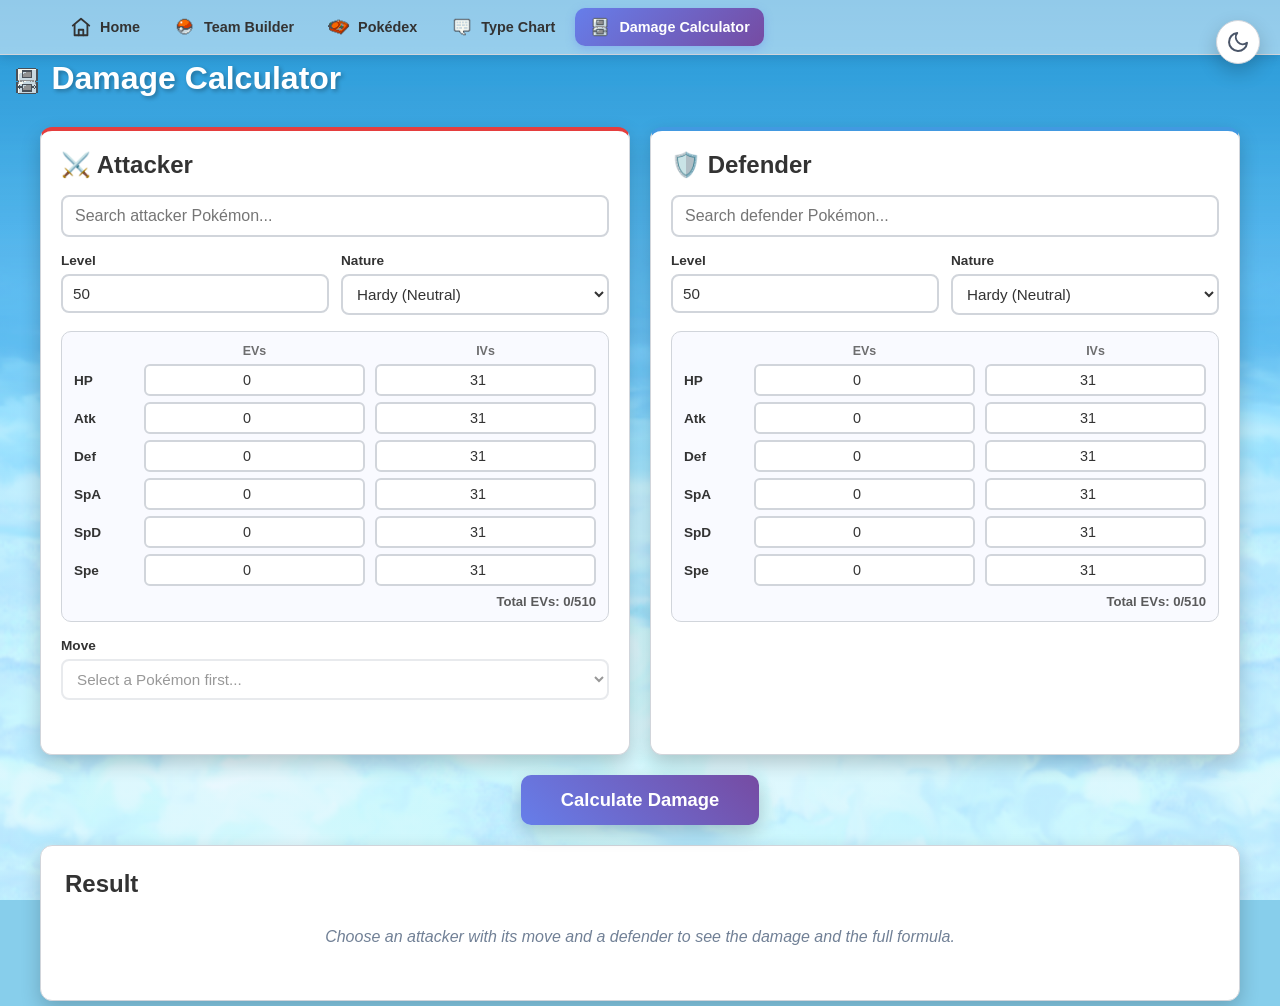
==== pages/damage-calculator.html @ 104005f9 "initial version" ====
<!DOCTYPE html>
<html lang="en">
<head>
    <meta charset="UTF-8">
    <meta name="viewport" content="width=device-width, initial-scale=1.0">
    <title>Damage Calculator - Pokémon Tools</title>
    <link rel="icon" type="image/png" href="../assets/images/Battle/icon_ball.png">
    <link rel="stylesheet" href="../css/main.css">
    <link rel="stylesheet" href="../css/components/damage-calculator.css">
</head>
<body>
    <div class="night-stars" id="night-stars"></div>
    <button class="theme-toggle" onclick="toggleTheme()" title="Cambiar tema" aria-label="Cambiar tema">
        <svg class="theme-icon icon-moon" viewBox="0 0 24 24" fill="none" stroke="currentColor" stroke-width="2" stroke-linecap="round" stroke-linejoin="round"><path d="M21 12.79A9 9 0 1 1 11.21 3 7 7 0 0 0 21 12.79z"/></svg>
        <svg class="theme-icon icon-sun" viewBox="0 0 24 24" fill="none" stroke="currentColor" stroke-width="2" stroke-linecap="round" stroke-linejoin="round"><circle cx="12" cy="12" r="4"/><path d="M12 2v2M12 20v2M4.93 4.93l1.41 1.41M17.66 17.66l1.41 1.41M2 12h2M20 12h2M6.34 17.66l-1.41 1.41M19.07 4.93l-1.41 1.41"/></svg>
    </button>

    <div class="container">
        <div class="header">
            <h1><img src="../assets/images/Icons/menuPokegear.png" alt="" class="page-icon">Damage Calculator</h1>
        </div>

        <div class="dc-layout">
            <!-- ATTACKER -->
            <section class="dc-panel dc-attacker">
                <h2>⚔️ Attacker</h2>

                <div class="dc-search-wrap">
                    <input type="text" id="attacker-search" class="dc-search" placeholder="Search attacker Pokémon..." autocomplete="off">
                    <div id="attacker-dropdown" class="dc-autocomplete-dropdown"></div>
                </div>

                <div id="attacker-header" class="dc-poke-header"></div>
                <div id="attacker-realstats" class="dc-realstats"></div>

                <div class="dc-params-top">
                    <div class="dc-param">
                        <label>Level</label>
                        <input type="number" id="attacker-level" min="1" max="100" value="50">
                    </div>
                    <div class="dc-param">
                        <label>Nature</label>
                        <select id="attacker-nature"></select>
                    </div>
                </div>

                <div class="dc-evtable" data-side="attacker">
                    <div class="dc-evtable-head">
                        <span></span><span>EVs</span><span>IVs</span>
                    </div>
                    <div class="dc-evtable-row"><label>HP</label><input type="number" id="attacker-ev-hp" class="dc-ev" min="0" max="252" step="4" value="0"><input type="number" id="attacker-iv-hp" class="dc-iv" min="0" max="31" value="31"></div>
                    <div class="dc-evtable-row"><label>Atk</label><input type="number" id="attacker-ev-attack" class="dc-ev" min="0" max="252" step="4" value="0"><input type="number" id="attacker-iv-attack" class="dc-iv" min="0" max="31" value="31"></div>
                    <div class="dc-evtable-row"><label>Def</label><input type="number" id="attacker-ev-defense" class="dc-ev" min="0" max="252" step="4" value="0"><input type="number" id="attacker-iv-defense" class="dc-iv" min="0" max="31" value="31"></div>
                    <div class="dc-evtable-row"><label>SpA</label><input type="number" id="attacker-ev-spAttack" class="dc-ev" min="0" max="252" step="4" value="0"><input type="number" id="attacker-iv-spAttack" class="dc-iv" min="0" max="31" value="31"></div>
                    <div class="dc-evtable-row"><label>SpD</label><input type="number" id="attacker-ev-spDefense" class="dc-ev" min="0" max="252" step="4" value="0"><input type="number" id="attacker-iv-spDefense" class="dc-iv" min="0" max="31" value="31"></div>
                    <div class="dc-evtable-row"><label>Spe</label><input type="number" id="attacker-ev-speed" class="dc-ev" min="0" max="252" step="4" value="0"><input type="number" id="attacker-iv-speed" class="dc-iv" min="0" max="31" value="31"></div>
                    <div class="dc-ev-total" id="attacker-ev-total">Total EVs: 0/510</div>
                </div>

                <div class="dc-move-select">
                    <label>Move</label>
                    <select id="attacker-move" disabled>
                        <option value="">Select a Pokémon first...</option>
                    </select>
                    <div id="attacker-move-info" class="dc-move-info"></div>
                </div>
            </section>

            <!-- DEFENDER -->
            <section class="dc-panel dc-defender">
                <h2>🛡️ Defender</h2>

                <div class="dc-search-wrap">
                    <input type="text" id="defender-search" class="dc-search" placeholder="Search defender Pokémon..." autocomplete="off">
                    <div id="defender-dropdown" class="dc-autocomplete-dropdown"></div>
                </div>

                <div id="defender-header" class="dc-poke-header"></div>
                <div id="defender-realstats" class="dc-realstats"></div>

                <div class="dc-params-top">
                    <div class="dc-param">
                        <label>Level</label>
                        <input type="number" id="defender-level" min="1" max="100" value="50">
                    </div>
                    <div class="dc-param">
                        <label>Nature</label>
                        <select id="defender-nature"></select>
                    </div>
                </div>

                <div class="dc-evtable" data-side="defender">
                    <div class="dc-evtable-head">
                        <span></span><span>EVs</span><span>IVs</span>
                    </div>
                    <div class="dc-evtable-row"><label>HP</label><input type="number" id="defender-ev-hp" class="dc-ev" min="0" max="252" step="4" value="0"><input type="number" id="defender-iv-hp" class="dc-iv" min="0" max="31" value="31"></div>
                    <div class="dc-evtable-row"><label>Atk</label><input type="number" id="defender-ev-attack" class="dc-ev" min="0" max="252" step="4" value="0"><input type="number" id="defender-iv-attack" class="dc-iv" min="0" max="31" value="31"></div>
                    <div class="dc-evtable-row"><label>Def</label><input type="number" id="defender-ev-defense" class="dc-ev" min="0" max="252" step="4" value="0"><input type="number" id="defender-iv-defense" class="dc-iv" min="0" max="31" value="31"></div>
                    <div class="dc-evtable-row"><label>SpA</label><input type="number" id="defender-ev-spAttack" class="dc-ev" min="0" max="252" step="4" value="0"><input type="number" id="defender-iv-spAttack" class="dc-iv" min="0" max="31" value="31"></div>
                    <div class="dc-evtable-row"><label>SpD</label><input type="number" id="defender-ev-spDefense" class="dc-ev" min="0" max="252" step="4" value="0"><input type="number" id="defender-iv-spDefense" class="dc-iv" min="0" max="31" value="31"></div>
                    <div class="dc-evtable-row"><label>Spe</label><input type="number" id="defender-ev-speed" class="dc-ev" min="0" max="252" step="4" value="0"><input type="number" id="defender-iv-speed" class="dc-iv" min="0" max="31" value="31"></div>
                    <div class="dc-ev-total" id="defender-ev-total">Total EVs: 0/510</div>
                </div>
            </section>
        </div>

        <div class="dc-action">
            <button id="calculate-btn" class="dc-calc-btn">Calculate Damage</button>
        </div>

        <!-- RESULT -->
        <section class="dc-result-panel">
            <h2>Result</h2>
            <div id="result">
                <div class="dc-result-placeholder">Choose an attacker with its move and a defender to see the damage and the full formula.</div>
            </div>
        </section>
    </div>

    <script src="../js/components/damage-calculator.js"></script>
    <script>
        // Populate the nature selectors
        const NATURES = [
            ['hardy', 'Hardy (Neutral)'], ['lonely', 'Lonely (+Atk, -Def)'], ['brave', 'Brave (+Atk, -Spe)'],
            ['adamant', 'Adamant (+Atk, -SpA)'], ['naughty', 'Naughty (+Atk, -SpD)'], ['bold', 'Bold (+Def, -Atk)'],
            ['docile', 'Docile (Neutral)'], ['relaxed', 'Relaxed (+Def, -Spe)'], ['impish', 'Impish (+Def, -SpA)'],
            ['lax', 'Lax (+Def, -SpD)'], ['timid', 'Timid (+Spe, -Atk)'], ['hasty', 'Hasty (+Spe, -Def)'],
            ['serious', 'Serious (Neutral)'], ['jolly', 'Jolly (+Spe, -SpA)'], ['naive', 'Naive (+Spe, -SpD)'],
            ['modest', 'Modest (+SpA, -Atk)'], ['mild', 'Mild (+SpA, -Def)'], ['quiet', 'Quiet (+SpA, -Spe)'],
            ['bashful', 'Bashful (Neutral)'], ['rash', 'Rash (+SpA, -SpD)'], ['calm', 'Calm (+SpD, -Atk)'],
            ['gentle', 'Gentle (+SpD, -Def)'], ['sassy', 'Sassy (+SpD, -Spe)'], ['careful', 'Careful (+SpD, -SpA)'],
            ['quirky', 'Quirky (Neutral)']
        ];
        ['attacker-nature', 'defender-nature'].forEach(id => {
            const select = document.getElementById(id);
            select.innerHTML = NATURES.map(([v, l]) => `<option value="${v}">${l}</option>`).join('');
        });

    </script>
    <script src="../js/nav.js"></script>
    <script src="../js/theme.js"></script>
</body>
</html>
---- css/main.css ----
/* Variables CSS para temas */
:root {
    --bg-gradient: linear-gradient(135deg, #667eea 0%, #764ba2 100%);
    --text-primary: #333;
    --text-white: white;
    --bg-white: white;
    --border-color: #d1d5db;
    --shadow: 0 8px 20px rgba(0,0,0,0.2);
}

[data-theme="dark"] {
    --bg-gradient: linear-gradient(135deg, #1a202c 0%, #2d3748 100%);
    --text-primary: #f7fafc;
    --text-white: #f7fafc;
    --bg-white: #2d3748;
    --border-color: #4a5568;
    --shadow: 0 8px 20px rgba(0,0,0,0.4);
}

/* Barra de navegación compartida entre secciones */
.app-nav {
    position: sticky;
    top: 0;
    z-index: 900;
    width: 100%;
    background: color-mix(in srgb, var(--bg-white) 50%, transparent);
    border-bottom: 1px solid var(--border-color);
    box-shadow: 0 2px 10px rgba(0, 0, 0, 0.12);
}

.app-nav-inner {
    max-width: 1200px;
    margin: 0 auto;
    display: flex;
    flex-wrap: wrap;
    align-items: center;
    gap: 6px;
    padding: 8px 64px 8px 16px; /* espacio a la derecha para el botón de tema */
}

.app-nav-link {
    display: inline-flex;
    align-items: center;
    gap: 8px;
    padding: 8px 14px;
    border-radius: 10px;
    text-decoration: none;
    color: var(--text-primary);
    font-weight: 600;
    font-size: 0.9em;
    transition: background 0.15s ease, transform 0.15s ease;
    white-space: nowrap;
}

.app-nav-link:hover {
    background: rgba(102, 126, 234, 0.12);
    transform: translateY(-1px);
}

.app-nav-link.active {
    background: var(--bg-gradient);
    color: #fff;
    box-shadow: 0 3px 10px rgba(102, 126, 234, 0.35);
}

.app-nav-icon {
    width: 22px;
    height: 22px;
    object-fit: contain;
}

@media (max-width: 640px) {
    .app-nav-link span { display: none; }
    .app-nav-inner { justify-content: center; padding-right: 56px; }
}

/* Botón de cambio de tema: icono minimalista (luna en claro, sol en oscuro) */
.theme-toggle {
    position: fixed;
    top: 20px;
    right: 20px;
    z-index: 1000;
    width: 44px;
    height: 44px;
    background: var(--bg-white);
    border: 1px solid var(--border-color);
    border-radius: 50%;
    cursor: pointer;
    display: flex;
    align-items: center;
    justify-content: center;
    color: var(--text-primary);
    transition: transform 0.25s ease, box-shadow 0.25s ease, background 0.3s ease;
    box-shadow: var(--shadow);
}

.theme-toggle:hover {
    transform: translateY(-2px) rotate(-15deg);
    box-shadow: 0 10px 24px rgba(0, 0, 0, 0.28);
}

/* Los iconos SVG luna/sol viven dentro del botón; se alternan por tema. */
.theme-toggle .theme-icon {
    width: 24px;
    height: 24px;
    display: none;
}

/* Tema claro -> mostrar luna (indica que al pulsar pasas a oscuro). */
.theme-toggle .icon-moon {
    display: block;
    color: #4a5568;
}

/* Tema oscuro -> mostrar sol. */
[data-theme="dark"] .theme-toggle .icon-moon {
    display: none;
}

[data-theme="dark"] .theme-toggle .icon-sun {
    display: block;
    color: #f6d365;
}

/* Ocultar restos del switch antiguo si quedara markup viejo en caché. */
.theme-toggle-switch,
.theme-toggle > span {
    display: none !important;
}

/* ===== Fondos día / noche ===== */
body {
    position: relative;
    background-color: #87CEEB;
    background-image:
        linear-gradient(rgba(135, 206, 250, 0.15), rgba(135, 206, 250, 0.15)),
        url('../assets/images/Panoramas/cielo.png');
    background-size: cover;
    background-position: center;
    background-attachment: fixed;
    transition: background-image 0.4s ease;
}

body[data-theme="dark"] {
    background-image:
        linear-gradient(rgba(10, 14, 30, 0.55), rgba(10, 14, 30, 0.55)),
        url('../assets/images/Panoramas/cieloNocturno.png');
}

/* Capa de estrellas: solo visible en modo oscuro (noche). */
.night-stars {
    position: fixed;
    inset: 0;
    pointer-events: none;
    z-index: 0;
    opacity: 0;
    transition: opacity 0.6s ease;
}

body[data-theme="dark"] .night-stars {
    opacity: 1;
}

.night-stars .star {
    position: absolute;
    background: #fff;
    border-radius: 50%;
    animation: star-twinkle var(--twinkle-dur, 3s) ease-in-out infinite;
    opacity: 0.85;
}

@keyframes star-twinkle {
    0%, 100% { opacity: 0.15; transform: scale(0.8); }
    50%      { opacity: 1;    transform: scale(1.15); }
}

/* El contenido de la app debe quedar por encima del fondo/estrellas. */
.container,
.header,
.teams-container,
.sidebar-menu,
.team-navigator {
    position: relative;
    z-index: 1;
}

[data-theme="dark"] .nature-badge,
[data-theme="dark"] .ability-badge,
[data-theme="dark"] .item-badge {
    color: #000 !important;
}

[data-theme="dark"] .pokemon-display {
    color: var(--text-primary);
}

.pokemon-display[draggable="true"] {
    cursor: grab;
}

.pokemon-display[draggable="true"]:active {
    cursor: grabbing;
}

.pokemon-display.drag-over {
    border-color: #667eea;
    background-color: rgba(102, 126, 234, 0.1);
}

/* Estilos base */
* {
    margin: 0;
    padding: 0;
    box-sizing: border-box;
}

body {
    font-family: 'Segoe UI', Tahoma, Geneva, Verdana, sans-serif;
    min-height: 100vh;
    color: var(--text-primary);
    transition: all 0.3s ease;
}

.container {
    width: 99%;
    margin: 0 auto;
    padding: 5px;
}

/* Header */
header {
    text-align: center;
    margin-bottom: 30px;
    color: white;
}

header h1 {
    font-size: 2.5em;
    margin-bottom: 10px;
    text-shadow: 2px 2px 4px rgba(0,0,0,0.3);
    color: var(--text-white);
}

/* Página principal */
.title {
    font-size: 3em;
    margin-bottom: 20px;
    text-shadow: 2px 2px 4px rgba(0,0,0,0.3);
    text-align: center;
    color: var(--text-white);
}

.subtitle {
    font-size: 1.2em;
    margin-bottom: 40px;
    opacity: 0.9;
    text-align: center;
    color: var(--text-white);
}

.buttons-container {
    display: flex;
    gap: 30px;
    justify-content: center;
    flex-wrap: wrap;
}

.nav-button {
    background: var(--bg-white);
    color: #667eea;
    border: none;
    padding: 20px 40px;
    border-radius: 15px;
    font-size: 1.2em;
    font-weight: bold;
    cursor: pointer;
    transition: all 0.3s ease;
    box-shadow: var(--shadow);
    text-decoration: none;
    display: inline-block;
    min-width: 200px;
}

.nav-button:hover {
    transform: translateY(-5px);
    box-shadow: 0 12px 30px rgba(0,0,0,0.3);
    background: #f8f9fa;
}

.nav-button.team-builder {
    background: linear-gradient(45deg, #48bb78, #38a169);
    color: white;
}

.nav-button.team-builder:hover {
    background: linear-gradient(45deg, #38a169, #2f855a);
}

.nav-button.pokedex {
    background: linear-gradient(45deg, #ed8936, #dd6b20);
    color: white;
}

.nav-button.pokedex:hover {
    background: linear-gradient(45deg, #dd6b20, #c05621);
}

.nav-button.type-calculator {
    background: linear-gradient(45deg, #667eea, #764ba2);
    color: white;
}

.nav-button.type-calculator:hover {
    background: linear-gradient(45deg, #5a67d8, #6b46c1);
}

.nav-button.damage-calculator {
    background: linear-gradient(45deg, #f56565, #c53030);
    color: white;
}

.nav-button.damage-calculator:hover {
    background: linear-gradient(45deg, #e53e3e, #9b2c2c);
}

.description {
    margin-top: 40px;
    font-size: 0.9em;
    opacity: 0.8;
    line-height: 1.6;
    text-align: center;
    color: var(--text-white);
}

/* Icono en los botones de navegación del index */
.nav-icon {
    width: 28px;
    height: 28px;
    object-fit: contain;
    image-rendering: pixelated;
    vertical-align: middle;
    margin-right: 8px;
}

/* Icono junto al título de cada página */
.page-icon {
    width: 32px;
    height: 32px;
    object-fit: contain;
    image-rendering: pixelated;
    vertical-align: middle;
    margin-right: 8px;
}

/* Colores de tipos Pokémon */
.type-badge {
    display: inline-block;
    padding: 4px 8px;
    border-radius: 4px;
    font-size: 0.8em;
    font-weight: bold;
    color: white;
    margin: 2px;
}

.type-normal { background: #A8A878; }
.type-fire { background: #F08030; }
.type-water { background: #6890F0; }
.type-electric { background: #F8D030; }
.type-grass { background: #78C850; }
.type-ice { background: #98D8D8; }
.type-fighting { background: #C03028; }
.type-poison { background: #A040A0; }
.type-ground { background: #E0C068; }
.type-flying { background: #A890F0; }
.type-psychic { background: #F85888; }
.type-bug { background: #A8B820; }
.type-rock { background: #B8A038; }
.type-ghost { background: #705898; }
.type-dragon { background: #7038F8; }
.type-dark { background: #705848; }
.type-steel { background: #B8B8D0; }
.type-fairy { background: #EE99AC; }

/* Loading overlay */
.loading-overlay {
    position: fixed;
    top: 0;
    left: 0;
    width: 100%;
    height: 100%;
    background: rgba(0, 0, 0, 0.7);
    display: flex;
    align-items: center;
    justify-content: center;
    z-index: 2000;
}

.loading-content {
    text-align: center;
    color: white;
}

.pokeball-loader {
    width: 60px;
    height: 60px;
    border: 6px solid #f3f3f3;
    border-top: 6px solid #e53e3e;
    border-radius: 50%;
    animation: spin 1s linear infinite;
    margin: 0 auto 20px;
}

@keyframes spin {
    0% { transform: rotate(0deg); }
    100% { transform: rotate(360deg); }
}

/* Estilos para filtro de generación */
.generation-filter {
    padding: 8px 12px;
    border: 1px solid var(--border-color);
    border-radius: 6px;
    background: var(--bg-white);
    font-size: 0.9em;
    color: var(--text-primary);
    margin-bottom: 8px;
    width: 100%;
    cursor: pointer;
    transition: border-color 0.2s ease;
}

.generation-filter:focus {
    outline: none;
    border-color: #3b82f6;
    box-shadow: 0 0 0 2px rgba(59, 130, 246, 0.1);
}

.generation-filter:hover {
    border-color: #9ca3af;
}

.pokemon-selector-container {
    position: relative;
}

/* Autocompletado de objetos */
/* Combobox de naturalezas (stats coloreados: +rojo / -azul) */
.nature-combobox {
    position: relative;
}

.nature-combobox-control {
    display: flex;
    align-items: center;
    justify-content: space-between;
    gap: 8px;
    padding: 8px 10px;
    border: 2px solid var(--border-color);
    border-radius: 8px;
    background: var(--bg-white);
    cursor: pointer;
    transition: border-color 0.15s ease, box-shadow 0.15s ease;
}

.nature-combobox-control:hover {
    border-color: #667eea;
}

.nature-combobox-arrow {
    color: var(--text-secondary, #999);
    font-size: 0.8em;
    flex-shrink: 0;
    pointer-events: none;
}

.nature-combobox-display,
.nature-option {
    display: flex;
    align-items: center;
    gap: 8px;
    flex: 1;
    color: var(--text-primary);
}

.nature-name {
    font-weight: 600;
}

.nature-mods {
    display: inline-flex;
    gap: 6px;
    margin-left: auto;
}

.nature-up {
    color: #e53e3e;
    font-weight: 700;
    font-size: 0.9em;
}

.nature-down {
    color: #3182ce;
    font-weight: 700;
    font-size: 0.9em;
}

.nature-neutral {
    margin-left: auto;
    color: var(--text-secondary, #888);
    font-size: 0.85em;
    font-style: italic;
}

.nature-dropdown {
    position: absolute;
    top: calc(100% + 4px);
    left: 0;
    right: 0;
    background: var(--bg-white);
    border: 2px solid var(--border-color);
    border-radius: 8px;
    max-height: 280px;
    overflow-y: auto;
    z-index: 1000;
    display: none;
    box-shadow: 0 8px 20px rgba(0, 0, 0, 0.18);
}

.nature-dropdown.show {
    display: block;
}

.nature-option {
    padding: 8px 12px;
    cursor: pointer;
    font-size: 0.9em;
    transition: background-color 0.15s ease;
}

.nature-option:hover {
    background: rgba(102, 126, 234, 0.12);
}

.nature-option.selected {
    background: rgba(102, 126, 234, 0.2);
}

[data-theme="dark"] .nature-combobox-control,
[data-theme="dark"] .nature-dropdown {
    background: #2d3748;
    border-color: #4a5568;
}

[data-theme="dark"] .nature-option:hover {
    background: #374151;
}

[data-theme="dark"] .nature-up {
    color: #fc8181;
}

[data-theme="dark"] .nature-down {
    color: #63b3ed;
}

/* Combobox de objetos (input con búsqueda + dropdown con imágenes) */
.item-combobox {
    position: relative;
}

.item-combobox-control {
    display: flex;
    align-items: center;
    gap: 8px;
    padding: 6px 8px;
    border: 2px solid var(--border-color);
    border-radius: 8px;
    background: var(--bg-white);
    cursor: text;
    transition: border-color 0.15s ease, box-shadow 0.15s ease;
}

.item-combobox-control:focus-within {
    border-color: #667eea;
    box-shadow: 0 0 0 3px rgba(102, 126, 234, 0.15);
}

.item-combobox-icon {
    width: 24px;
    height: 24px;
    object-fit: contain;
    flex-shrink: 0;
    visibility: hidden;
}

.item-combobox-input {
    flex: 1;
    border: none !important;
    outline: none;
    background: transparent;
    padding: 2px 0 !important;
    font-size: 0.95em;
    color: var(--text-primary);
    min-width: 0;
}

.item-combobox-clear {
    border: none;
    background: rgba(0, 0, 0, 0.08);
    color: var(--text-primary);
    width: 18px;
    height: 18px;
    border-radius: 50%;
    cursor: pointer;
    display: none;
    align-items: center;
    justify-content: center;
    font-size: 14px;
    line-height: 1;
    flex-shrink: 0;
    transition: background 0.15s ease;
}

.item-combobox-clear:hover {
    background: #e53e3e;
    color: #fff;
}

.item-combobox-arrow {
    color: var(--text-secondary, #999);
    font-size: 0.8em;
    flex-shrink: 0;
    pointer-events: none;
}

.item-autocomplete-dropdown {
    position: absolute;
    top: calc(100% + 4px);
    left: 0;
    right: 0;
    background: var(--bg-white);
    border: 2px solid var(--border-color);
    border-radius: 8px;
    max-height: 260px;
    overflow-y: auto;
    z-index: 1000;
    display: none;
    box-shadow: 0 8px 20px rgba(0, 0, 0, 0.18);
}

.item-autocomplete-dropdown.show {
    display: block;
}

.item-autocomplete-item {
    display: flex;
    align-items: center;
    gap: 10px;
    padding: 8px 12px;
    cursor: pointer;
    transition: background-color 0.15s ease;
    color: var(--text-primary);
    font-size: 0.9em;
}

.item-autocomplete-item .item-option-name {
    white-space: nowrap;
    overflow: hidden;
    text-overflow: ellipsis;
}

.item-autocomplete-item:hover,
.item-autocomplete-item.highlighted {
    background: rgba(102, 126, 234, 0.12);
}

.item-autocomplete-none {
    border-bottom: 1px solid var(--border-color);
    font-style: italic;
    color: var(--text-secondary, #888);
}

.item-autocomplete-empty {
    padding: 10px 12px;
    color: var(--text-secondary, #888);
    font-size: 0.85em;
    font-style: italic;
}

[data-theme="dark"] .item-combobox-control {
    background: #2d3748;
    border-color: #4a5568;
}

[data-theme="dark"] .item-combobox-clear {
    background: rgba(255, 255, 255, 0.12);
    color: #e2e8f0;
}

[data-theme="dark"] .item-autocomplete-dropdown {
    background: #2d3748;
    border-color: #4a5568;
}

[data-theme="dark"] .item-autocomplete-item {
    color: #e2e8f0;
}

[data-theme="dark"] .item-autocomplete-item:hover,
[data-theme="dark"] .item-autocomplete-item.highlighted {
    background: #374151;
}

/* Botón Volver */
.header {
    display: flex;
    align-items: center;
    gap: 20px;
    margin-bottom: 30px;
}

.back-btn {
    background: var(--bg-white);
    color: #667eea;
    text-decoration: none;
    padding: 10px 20px;
    border-radius: 8px;
    font-weight: bold;
    transition: all 0.3s ease;
    box-shadow: var(--shadow);
    border: 2px solid transparent;
}

.back-btn:hover {
    transform: translateY(-2px);
    box-shadow: 0 8px 20px rgba(0,0,0,0.2);
    border-color: #667eea;
}

[data-theme="dark"] .back-btn {
    background: #2d3748;
    color: #e2e8f0;
    border-color: #4a5568;
}

[data-theme="dark"] .back-btn:hover {
    border-color: #667eea;
}

.header h1 {
    margin: 0;
    color: var(--text-white);
    text-shadow: 2px 2px 4px rgba(0,0,0,0.3);
}

/* Responsive */
@media (max-width: 768px) {
    /* Cortar cualquier desbordamiento horizontal de la página en móvil.
       El scroll horizontal deseado (fila de Pokémon) vive en .slots-container. */
    html, body {
        overflow-x: hidden;
        max-width: 100%;
    }

    .container {
        max-width: 100%;
        overflow-x: hidden;
    }

    .title {
        font-size: 2em;
    }
    
    .buttons-container {
        flex-direction: column;
        align-items: center;
    }
    
    .nav-button {
        width: 100%;
        max-width: 300px;
    }
    
    .container {
        padding: 10px;
    }
    
    .generation-filter {
        font-size: 0.7em;
        min-width: 70px;
        margin-right: 4px;
    }
}
---- css/components/damage-calculator.css ----
/* ===== Calculadora de Daño ===== */

.dc-layout {
    max-width: 1200px;
    margin: 0 auto;
    display: grid;
    grid-template-columns: 1fr 1fr;
    gap: 20px;
}

.dc-panel {
    background: var(--bg-white);
    border-radius: 12px;
    padding: 20px;
    box-shadow: var(--shadow);
    border: 1px solid var(--border-color);
    border-top: 4px solid var(--border-color);
}

.dc-attacker { border-top-color: #e53e3e; }
.dc-defender { border-top-color: #4299e1; }

.dc-panel h2 {
    margin-top: 0;
    margin-bottom: 16px;
    color: var(--text-primary);
}

/* Buscador con autocompletado (mismo patrón que el builder) */
.dc-search-wrap {
    position: relative;
    margin-bottom: 16px;
}

.dc-search {
    width: 100%;
    padding: 10px 12px;
    border: 2px solid var(--border-color);
    border-radius: 8px;
    font-size: 1em;
    background: var(--bg-white);
    color: var(--text-primary);
}

.dc-search:focus {
    outline: none;
    border-color: #667eea;
    box-shadow: 0 0 0 2px rgba(102, 126, 234, 0.15);
}

.dc-autocomplete-dropdown {
    position: absolute;
    top: 100%;
    left: 0;
    right: 0;
    background: var(--bg-white);
    border: 2px solid var(--border-color);
    border-top: none;
    border-radius: 0 0 8px 8px;
    max-height: 240px;
    overflow-y: auto;
    z-index: 1000;
    display: none;
}

.dc-autocomplete-dropdown.show {
    display: block;
}

.dc-autocomplete-item {
    padding: 10px 12px;
    cursor: pointer;
    color: var(--text-primary);
    transition: background-color 0.2s ease;
}

.dc-autocomplete-item:hover {
    background: rgba(102, 126, 234, 0.12);
}

/* Cabecera del Pokémon seleccionado */
.dc-poke-header {
    display: none;
    align-items: center;
    gap: 14px;
    padding: 12px;
    margin-bottom: 16px;
    border: 1px solid var(--border-color);
    border-radius: 10px;
    background: rgba(102, 126, 234, 0.05);
}

.dc-poke-header.filled {
    display: flex;
}

.dc-sprite {
    width: 84px;
    height: 84px;
    object-fit: contain;
    image-rendering: pixelated;
    flex-shrink: 0;
}

.dc-poke-info {
    flex: 1;
    min-width: 0;
}

.dc-poke-name {
    font-size: 1.2em;
    font-weight: bold;
    color: var(--text-primary);
    margin-bottom: 6px;
}

.dc-poke-id {
    font-size: 0.75em;
    opacity: 0.6;
}

.dc-types {
    margin-bottom: 8px;
}

.dc-basestats {
    display: flex;
    flex-wrap: wrap;
    gap: 5px;
}

.dc-base-chip {
    display: inline-flex;
    gap: 4px;
    align-items: baseline;
    font-size: 0.75em;
    padding: 2px 7px;
    border-radius: 5px;
    background: rgba(102, 126, 234, 0.1);
    color: var(--text-primary);
}

.dc-base-chip span {
    opacity: 0.7;
}

/* Estadísticas reales calculadas */
.dc-realstats {
    display: none;
    margin-bottom: 16px;
    padding: 12px 14px;
    border: 1px solid var(--border-color);
    border-left: 4px solid #38a169;
    border-radius: 10px;
    background: rgba(56, 161, 105, 0.06);
}

.dc-realstats.filled {
    display: block;
}

.dc-real-title {
    font-size: 0.8em;
    font-weight: bold;
    color: var(--text-primary);
    opacity: 0.8;
    margin-bottom: 10px;
}

.dc-real-grid {
    display: grid;
    grid-template-columns: repeat(3, 1fr);
    gap: 8px;
}

.dc-real-stat {
    display: flex;
    flex-direction: column;
    align-items: center;
    padding: 8px 4px;
    border-radius: 6px;
    background: var(--bg-white);
    border: 1px solid var(--border-color);
}

.dc-real-stat.up { border-color: rgba(56, 161, 105, 0.6); }
.dc-real-stat.down { border-color: rgba(229, 62, 62, 0.5); }

.dc-real-label {
    font-size: 0.75em;
    opacity: 0.75;
    color: var(--text-primary);
    margin-bottom: 3px;
}

.dc-real-value {
    font-size: 1.25em;
    font-weight: bold;
    color: var(--text-primary);
}

.dc-stat-up { color: #38a169; font-size: 0.7em; }
.dc-stat-down { color: #e53e3e; font-size: 0.7em; }

/* Parámetros (nivel, naturaleza) */
.dc-params-top {
    display: grid;
    grid-template-columns: 1fr 1fr;
    gap: 12px;
    margin-bottom: 16px;
}

/* Tabla de EVs / IVs por estadística */
.dc-evtable {
    margin-bottom: 16px;
    padding: 12px;
    border: 1px solid var(--border-color);
    border-radius: 10px;
    background: rgba(102, 126, 234, 0.04);
}

.dc-evtable-head {
    display: grid;
    grid-template-columns: 60px 1fr 1fr;
    gap: 10px;
    font-size: 0.78em;
    font-weight: bold;
    opacity: 0.7;
    color: var(--text-primary);
    margin-bottom: 6px;
    text-align: center;
}

.dc-evtable-head span:first-child {
    text-align: left;
}

.dc-evtable-row {
    display: grid;
    grid-template-columns: 60px 1fr 1fr;
    gap: 10px;
    align-items: center;
    margin-bottom: 6px;
}

.dc-evtable-row label {
    font-size: 0.85em;
    font-weight: bold;
    color: var(--text-primary);
}

.dc-evtable-row input {
    width: 100%;
    padding: 6px 8px;
    border: 2px solid var(--border-color);
    border-radius: 6px;
    font-size: 0.9em;
    background: var(--bg-white);
    color: var(--text-primary);
    text-align: center;
}

.dc-ev-total {
    margin-top: 8px;
    font-size: 0.82em;
    font-weight: bold;
    color: var(--text-primary);
    opacity: 0.8;
    text-align: right;
}

.dc-ev-total.over {
    color: #e53e3e;
    opacity: 1;
}

.dc-param {
    display: flex;
    flex-direction: column;
}

.dc-param label {
    font-size: 0.85em;
    font-weight: bold;
    margin-bottom: 6px;
    color: var(--text-primary);
}

.dc-param input,
.dc-param select,
.dc-move-select select {
    padding: 9px 10px;
    border: 2px solid var(--border-color);
    border-radius: 8px;
    font-size: 0.95em;
    background: var(--bg-white);
    color: var(--text-primary);
}

.dc-move-select {
    display: flex;
    flex-direction: column;
}

.dc-move-select label {
    font-size: 0.85em;
    font-weight: bold;
    margin-bottom: 6px;
    color: var(--text-primary);
}

.dc-move-select select:disabled {
    opacity: 0.5;
    cursor: not-allowed;
}

.dc-move-info {
    display: flex;
    align-items: center;
    gap: 10px;
    flex-wrap: wrap;
    margin-top: 10px;
    min-height: 24px;
}

.dc-move-class,
.dc-move-power {
    font-size: 0.85em;
    color: var(--text-primary);
    opacity: 0.85;
}

/* Botón calcular */
.dc-action {
    max-width: 1200px;
    margin: 20px auto;
    text-align: center;
}

.dc-calc-btn {
    background: linear-gradient(45deg, #667eea, #764ba2);
    color: white;
    border: none;
    padding: 14px 40px;
    border-radius: 10px;
    font-size: 1.15em;
    font-weight: bold;
    cursor: pointer;
    transition: all 0.2s;
    box-shadow: var(--shadow);
}

.dc-calc-btn:hover {
    transform: translateY(-2px);
    background: linear-gradient(45deg, #5a67d8, #6b46c1);
}

/* Panel de resultado */
.dc-result-panel {
    max-width: 1200px;
    margin: 0 auto;
    background: var(--bg-white);
    border-radius: 12px;
    padding: 24px;
    box-shadow: var(--shadow);
    border: 1px solid var(--border-color);
}

.dc-result-panel h2 {
    margin-top: 0;
    color: var(--text-primary);
}

.dc-result-placeholder {
    text-align: center;
    color: #718096;
    font-style: italic;
    padding: 30px 10px;
}

/* Titular del resultado */
.dc-result-headline {
    text-align: center;
    padding: 20px;
    border-radius: 12px;
    margin-bottom: 24px;
    background: rgba(102, 126, 234, 0.08);
    border: 2px solid var(--border-color);
}

.dc-result-headline.ko { border-color: #e53e3e; background: rgba(229, 62, 62, 0.1); }
.dc-result-headline.maybe { border-color: #dd6b20; background: rgba(221, 107, 32, 0.1); }
.dc-result-headline.neutral { border-color: #4299e1; background: rgba(66, 153, 225, 0.08); }

.dc-result-range {
    font-size: 2em;
    font-weight: bold;
    color: var(--text-primary);
}

.dc-result-range span {
    font-size: 0.5em;
    font-weight: normal;
    opacity: 0.7;
}

.dc-result-pct {
    font-size: 1.3em;
    font-weight: bold;
    color: #667eea;
    margin: 6px 0;
}

.dc-result-ko {
    font-size: 1.05em;
    font-weight: bold;
    color: var(--text-primary);
}

/* Fórmula paso a paso */
.dc-formula h3 {
    color: var(--text-primary);
    margin-bottom: 14px;
}

.dc-formula-block {
    border: 1px solid var(--border-color);
    border-left: 4px solid #667eea;
    border-radius: 8px;
    padding: 12px 14px;
    margin-bottom: 12px;
    background: rgba(102, 126, 234, 0.04);
}

.dc-formula-title {
    font-weight: bold;
    font-size: 0.95em;
    color: var(--text-primary);
    margin-bottom: 8px;
}

.dc-formula-block code {
    display: block;
    font-family: 'Consolas', 'Courier New', monospace;
    font-size: 0.9em;
    color: var(--text-primary);
    line-height: 1.7;
    word-break: break-word;
}

.dc-formula-block code strong {
    color: #667eea;
    font-size: 1.1em;
}

.dc-type-breakdown {
    margin-top: 8px;
}

/* Etiquetas de énfasis */
.dc-tag {
    display: inline-block;
    padding: 1px 8px;
    border-radius: 10px;
    font-size: 0.8em;
    font-weight: bold;
    background: rgba(0, 0, 0, 0.08);
    color: var(--text-primary);
}

.dc-tag.ok { background: rgba(56, 161, 105, 0.2); color: #38a169; }
.dc-tag.bad { background: rgba(229, 62, 62, 0.2); color: #e53e3e; }

.dc-disclaimer {
    margin-top: 16px;
    font-size: 0.85em;
    color: #718096;
    font-style: italic;
    text-align: center;
}

/* Dark mode */
[data-theme="dark"] .dc-autocomplete-item:hover {
    background: #374151;
}

[data-theme="dark"] .dc-result-placeholder,
[data-theme="dark"] .dc-disclaimer {
    color: #a0aec0;
}

/* Responsive */
@media (max-width: 768px) {
    .dc-layout {
        grid-template-columns: 1fr;
    }
    .dc-params-top {
        grid-template-columns: 1fr;
    }
    .dc-result-range {
        font-size: 1.5em;
    }
}
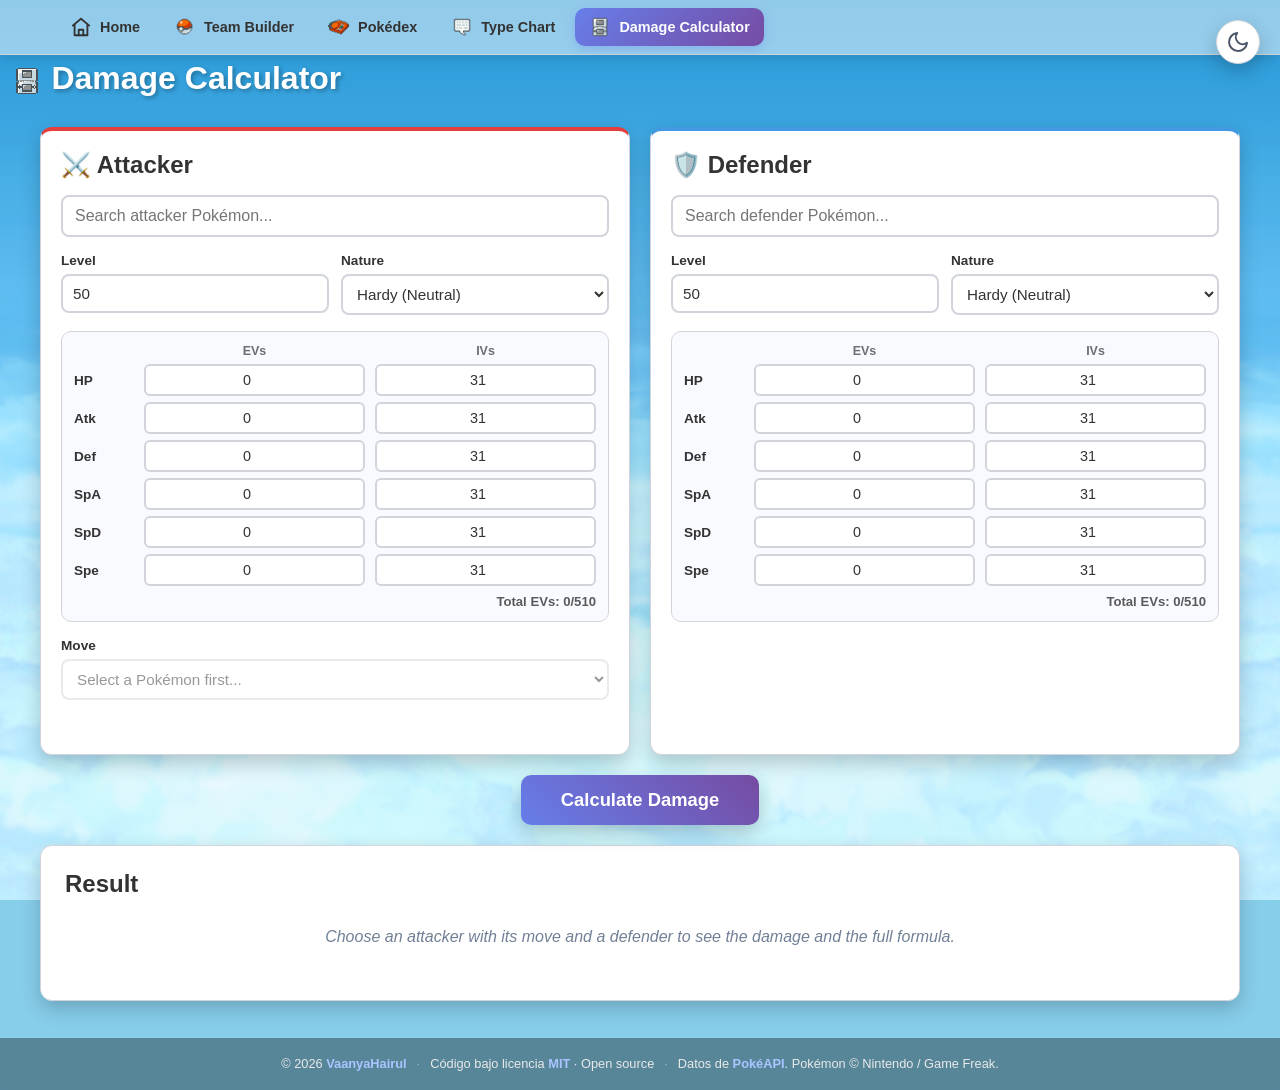
==== commit c819a88d: "Visual upgrade" ====
--- a/pages/damage-calculator.html
+++ b/pages/damage-calculator.html
@@ -138,6 +138,7 @@
 
     </script>
     <script src="../js/nav.js"></script>
+    <script src="../js/footer.js"></script>
     <script src="../js/theme.js"></script>
 </body>
 </html>
--- a/css/main.css
+++ b/css/main.css
@@ -72,6 +72,47 @@
 @media (max-width: 640px) {
     .app-nav-link span { display: none; }
     .app-nav-inner { justify-content: center; padding-right: 56px; }
+}
+
+/* Footer compartido (copyright + atribución) */
+.app-footer {
+    margin-top: 32px;
+    padding: 16px;
+    background: rgba(0, 0, 0, 0.35);
+    color: #e8e8e8;
+    font-size: 0.8em;
+    text-align: center;
+    backdrop-filter: blur(2px);
+}
+
+.app-footer-inner {
+    max-width: 1000px;
+    margin: 0 auto;
+    display: flex;
+    flex-wrap: wrap;
+    justify-content: center;
+    align-items: center;
+    gap: 6px 10px;
+    line-height: 1.6;
+}
+
+.app-footer a {
+    color: #a9c4ff;
+    text-decoration: none;
+    font-weight: 600;
+}
+
+.app-footer a:hover {
+    text-decoration: underline;
+}
+
+.app-footer-sep {
+    opacity: 0.5;
+}
+
+@media (max-width: 640px) {
+    .app-footer-sep { display: none; }
+    .app-footer-inner { flex-direction: column; gap: 4px; }
 }
 
 /* Botón de cambio de tema: icono minimalista (luna en claro, sol en oscuro) */
@@ -445,6 +486,100 @@
 }
 
 /* Autocompletado de objetos */
+/* Combobox de pokébola (dropdown con miniatura de cada bola) */
+.ball-combobox {
+    position: relative;
+}
+
+.ball-combobox-control {
+    display: flex;
+    align-items: center;
+    gap: 8px;
+    padding: 6px 10px;
+    border: 2px solid var(--border-color);
+    border-radius: 8px;
+    background: var(--bg-white);
+    cursor: pointer;
+    transition: border-color 0.15s ease;
+}
+
+.ball-combobox-control:hover {
+    border-color: #667eea;
+}
+
+/* El icono del control es un frame del spritesheet (ratio 1:2). */
+#pokemon-ball-icon.ball-sprite {
+    width: 20px;
+    height: 40px;
+    flex-shrink: 0;
+}
+
+.ball-combobox-label {
+    flex: 1;
+    color: var(--text-primary);
+    font-weight: 600;
+}
+
+.ball-combobox-arrow {
+    color: var(--text-secondary, #999);
+    font-size: 0.8em;
+    pointer-events: none;
+}
+
+.ball-dropdown {
+    position: absolute;
+    top: calc(100% + 4px);
+    left: 0;
+    right: 0;
+    background: var(--bg-white);
+    border: 2px solid var(--border-color);
+    border-radius: 8px;
+    max-height: 280px;
+    overflow-y: auto;
+    z-index: 1000;
+    display: none;
+    box-shadow: 0 8px 20px rgba(0, 0, 0, 0.18);
+}
+
+.ball-dropdown.show {
+    display: block;
+}
+
+.ball-option {
+    display: flex;
+    align-items: center;
+    gap: 10px;
+    padding: 6px 12px;
+    cursor: pointer;
+    font-size: 0.9em;
+    color: var(--text-primary);
+    transition: background-color 0.15s ease;
+}
+
+.ball-option-icon {
+    width: 22px;
+    height: 44px;
+    flex-shrink: 0;
+}
+
+.ball-option:hover {
+    background: rgba(102, 126, 234, 0.12);
+}
+
+.ball-option.selected {
+    background: rgba(102, 126, 234, 0.2);
+}
+
+[data-theme="dark"] .ball-combobox-control,
+[data-theme="dark"] .ball-dropdown {
+    background: #2d3748;
+    border-color: #4a5568;
+}
+
+[data-theme="dark"] .ball-option:hover {
+    background: #374151;
+}
+
 /* Combobox de naturalezas (stats coloreados: +rojo / -azul) */
 .nature-combobox {
     position: relative;
